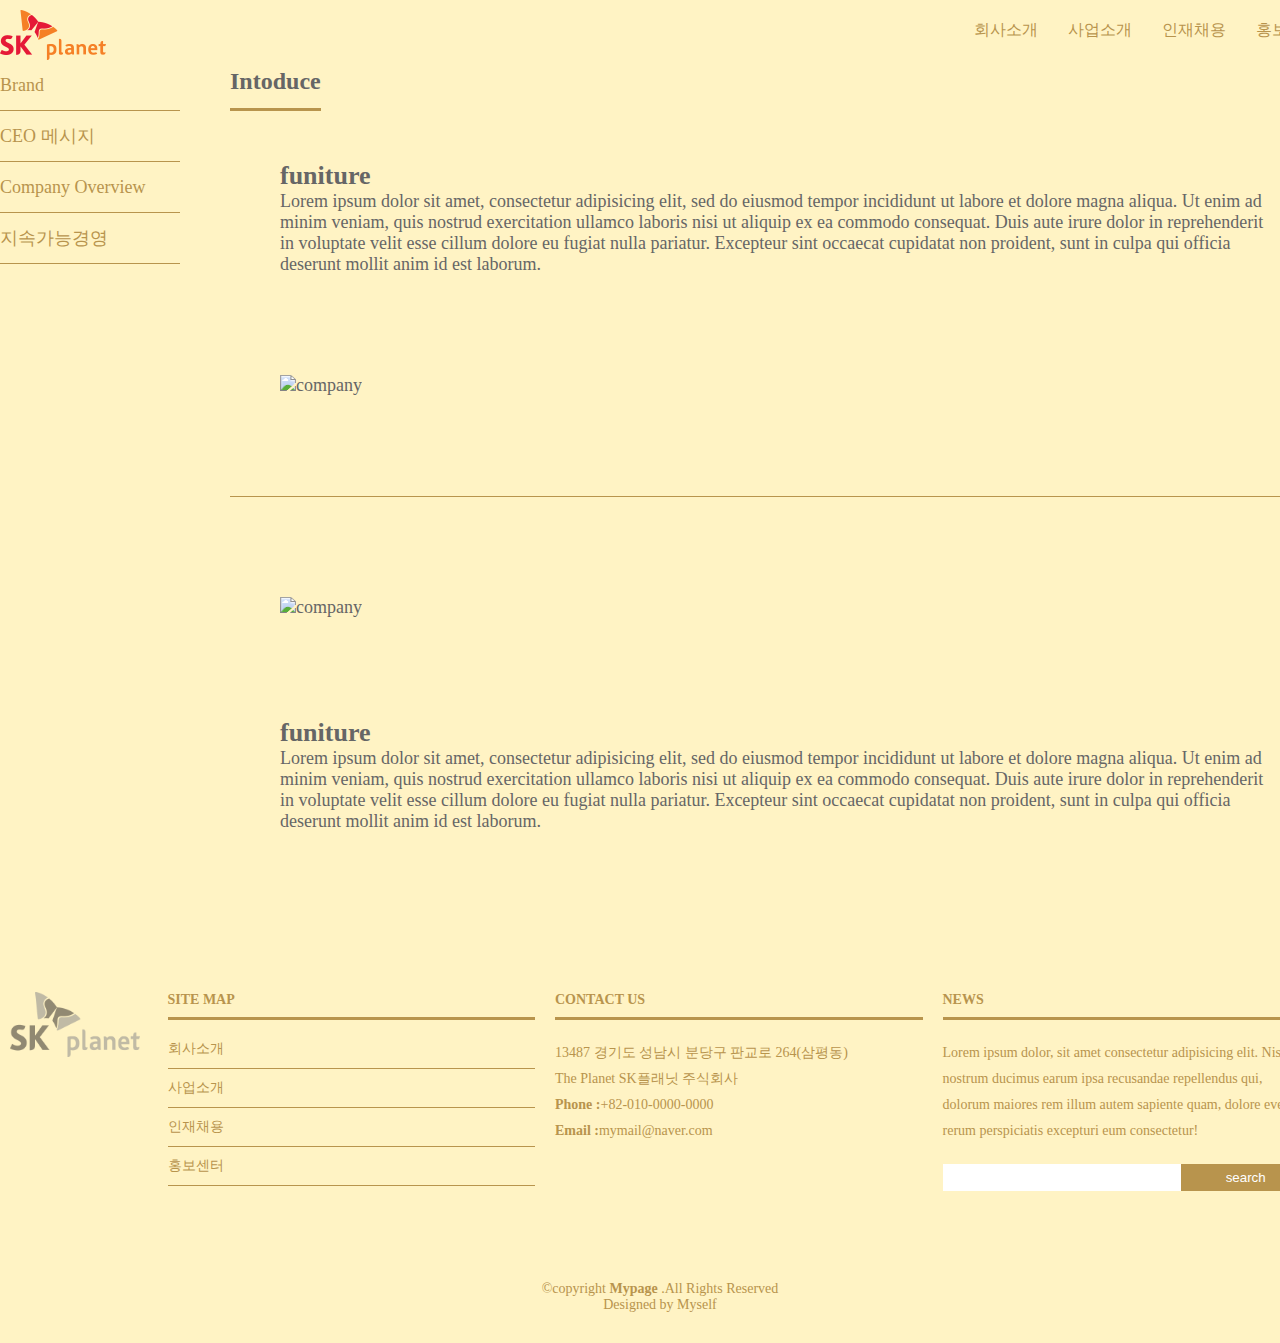
==== company/brand.html @ 3d95439b "f" ====
<!DOCTYPE html>
<html lang="ko" dir="ltr">
  <head>
    <meta charset="utf-8">
    <meta name="viewprot" content="width=device-width, initial-scale=1, maximun-scale=1, minmun-scale=1, user-scalable=no">
    <title>SK Planet</title>
    <link rel="stylesheet" href="../css/style.min.css">
    <script type="text/javascript" src="../js/jquery.min.js"></script>
    <script type="text/javascript" src="../js/common.js"></script>
  </head>
  <body class="subpage">
    <div id="wrap">
      <header id="header">
        <!-- 로고 -->
        <h1 id="top-logo">
          <a href="index.html"><img src="../img/skp_logo.png" alt="logo"></a>
        </h1>
        <!-- 메인메뉴 -->
        <nav id="top-nav">
          <ul>
            <li>
              <a href="../company/barand.html">회사소개</a>
              <ul class="sub-menu">
                <li><a href="../company/brand.html">Brand</a></li>
                <li><a href="../company/ceo.html">CEO 메시지</a></li>
                <li><a href="../company/co.html">Company Overview</a></li>
                <li><a href="../company/sustainable.html">지속가능경영</a></li>
              </ul>
            </li>
            <li><a href="../product/product.html">사업소개</a>
              <ul class="sub-menu">
                <li><a href="../product/business.html">Business Solution</a></li>
                <li><a href="../product/marketing.html">Marketing Platform</a></li>
              </ul>
            </li>
            <li><a href="../employment/employment.html">인재채용</a>
              <ul class="sub-menu">
                <li><a href="./employment/process.html">채용프로세스</a></li>
              </ul>
            </li>
            <li>
              <a href="../promotion/notice.html">홍보센터</a>
              <ul class="sub-menu">
                <li><a href="../promotion/notice.html">공지사항</a></li>
              </ul>
            </li>
          </ul>
        </nav>
      </header>
      <main>
        <!-- 컨텐츠영역 -->
        <div class="container">
          <!-- 왼쪽메뉴 -->
          <aside id="lnb">
            <ul>
              <li><a href="../company/brand.html">Brand</a></li>
              <li><a href="../company/ceo.html">CEO 메시지</a></li>
              <li><a href="../company/co.html">Company Overview</a></li>
              <li><a href="../company/sustainable.html">지속가능경영</a></li>
            </ul>
          </aside>
          <div class="content">
            <h2 class="sub-title"><span>Intoduce</span></h2>
            <div class="inner">
              <div class="box">
                <div class="items">
                  <h3 class="title">funiture</h3>
                  <p>Lorem ipsum dolor sit amet, consectetur adipisicing elit, sed do eiusmod tempor incididunt ut labore et dolore magna aliqua. Ut enim ad minim veniam, quis nostrud exercitation ullamco laboris nisi ut aliquip ex ea commodo consequat. Duis aute irure dolor in reprehenderit in voluptate velit esse cillum dolore eu fugiat nulla pariatur. Excepteur sint occaecat cupidatat non proident, sunt in culpa qui officia deserunt mollit anim id est laborum.</p>
                </div>
                <div class="items">
                  <img src="../img/company/company_img01.jpg" alt="company">
                </div>
              </div>
            </div>
            <div class="inner">
              <div class="box">
                <div class="items">
                  <img src="../img/company/company_img02.jpg" alt="company">
                </div>
                <div class="items">
                  <h3 class="title">funiture</h3>
                  <p>Lorem ipsum dolor sit amet, consectetur adipisicing elit, sed do eiusmod tempor incididunt ut labore et dolore magna aliqua. Ut enim ad minim veniam, quis nostrud exercitation ullamco laboris nisi ut aliquip ex ea commodo consequat. Duis aute irure dolor in reprehenderit in voluptate velit esse cillum dolore eu fugiat nulla pariatur. Excepteur sint occaecat cupidatat non proident, sunt in culpa qui officia deserunt mollit anim id est laborum.</p>
                </div>
              </div>
            </div>
          </div>
        </div>
      </main>
      <footer id="footer">
          <!-- footer 상단 역역 -->
          <div class="footer-top">
            <div class="container">
              <div class="row">
                <div class="column footer-logo">
                  <!-- footer logo -->
                  <h3>
                    <a href="index.html"><img src="../img/skp_logo_gray.png" alt="footerlogo"></a>
                  </h3>
                </div>
                <div class="column">
                  <!-- map -->
                  <h4>site map</h4>
                  <ul>
                    <li><a href="../company/barand.html">회사소개</a></li>
                    <li><a href="../product/product.html">사업소개</a></li>
                    <li><a href="../employment/employment.html">인재채용</a></li>
                    <li><a href="../promotion/notice.html">홍보센터</a></li>
                  </ul>
                </div>
                <div class="column">
                  <!-- contact us  -->
                  <h4>contact us</h4>
                  <p>
                    13487 경기도 성남시 분당구 판교로 264(삼평동)<br>
                    The Planet SK플래닛 주식회사<br>
                    <strong>Phone :</strong><a href="tel:+82-10-0000-0000">+82-010-0000-0000</a><br>
                    <strong>Email :</strong><a href="mailto:mymail@naver.com">mymail@naver.com</a>
                  </p>
                </div>
                <div class="column news">
                  <!-- news -->
                  <h4>news</h4>
                  <p>Lorem ipsum dolor, sit amet consectetur adipisicing elit. Nisi nostrum ducimus earum ipsa recusandae repellendus qui, dolorum maiores rem illum autem sapiente quam, dolore eveniet rerum perspiciatis excepturi eum consectetur!</p>
                  <form>
                    <input type="text" name="search"><input type="submit" value="search">
                  </form>
                </div>
              </div>
            </div>
          </div>
          <!-- footer 하단 영역 -->
          <div class="container">
            <div class="copyright">
              &copy;copyright <strong>Mypage</strong> .All Rights Reserved
            </div>
            <div class="credits">
              Designed by <a href="mailto:aaa@naver.com">Myself</a>
            </div>
          </div>
      </footer>
    </div>
  </body>
</html>
---- css/style.min.css ----
html,body{height:100%}body{background:#fff3c4;color:#666}html,body,p,dt,dd,dl,ul,li,h1,h2,h3,h4,h5,h6{margin:0;padding:0}li{list-style:none}a{text-decoration:none;color:#b8944d;transition:.5s}a:hover{color:#e3a936}.gbtn{display:inline-block;box-sizing:border-box;padding:0 20px;height:50px;line-height:50px;text-align:center;background:#b8944d;color:white;border:1px solid #b8944d}.gbtn:hover{color:#b8944d;background:white}.box{display:flex}.box .items{box-sizing:border-box;padding:50px;flex:100%;flex-shrink:0;font-size:18px}.box .items .title{font-size:26px}.box .items img{width:100%}.box.items_2 .items{flex:50%}table{width:100%;table-layout:fixed;border-collapse:collapse;border:0}table+.gbtn{margin-top:20px}table+.gbtn.right{float:right}table th{padding:20px 15px;text-align:left;font-weight:500;font-size:16px;color:#ffffff;text-transform:uppercase}table td{padding:15px;text-align:left;vertical-align:middle;font-weight:300;font-size:14px;color:#666;border-bottom:1px solid #b8944d}.tbl-header{background-color:#b8944d;margin-top:50px}.tbl-content{margin-top:0}.accordian dl{margin:50px auto}.accordian dl dt{font-size:18px;text-indent:3em;color:white;line-height:35px;height:35px;background:#b8944d}.accordian dl dd{height:300px;background:#d4d0c8}.accordian dl dd p{text-indent:1em;padding:20px}.map-info-window{width:150px;text-align:center;padding:6px 0}#wrap{width:1320px;margin:0 auto}#wrap #header{position:relative;height:60px}#wrap #header #top-logo{position:relative;z-index:1;float:left}#wrap #header #top-logo a{height:60px;line-height:60px}#wrap #header #top-logo a img{margin-top:10px;float:left}#wrap #header #top-nav{position:relative;height:60px}#wrap #header #top-nav ul{float:right}#wrap #header #top-nav ul li{position:relative;float:left;margin-left:30px}#wrap #header #top-nav ul li:first-child{margin-left:0}#wrap #header #top-nav ul li a{display:inline-block;width:100%;height:100%;line-height:60px}#wrap #header #top-nav ul li:hover .sub-menu{visibility:visible;top:100%;opacity:1}#wrap #header #top-nav ul li .sub-menu{position:absolute;border:1px solid #b8944d;visibility:hidden;top:calc(100% - 3px);opacity:0;transition:0.3s;z-index:500}#wrap #header #top-nav ul li .sub-menu li{width:100%;margin:0;background:white;box-sizing:border-box;padding:0 10px;min-width:150px;transition:0.3x}#wrap #header #top-nav ul li .sub-menu li:hover{background:#b8944d}#wrap #header #top-nav ul li .sub-menu li:hover a{color:white}#wrap #header #top-nav ul li .sub-menu li a{height:40px;line-height:40px}#wrap main{min-height:calc(100vh - (60px + 80px + 51px))}#wrap #footer{margin-top:50px;color:#b8944d;font-size:14px}#wrap #footer>.container{padding:30px 0;text-align:center}#wrap #footer .container .row{display:flex;justify-content:center;flex-wrap:wrap}#wrap #footer .container .row .column{flex:25%;padding:0 10px;margin-bottom:30px;box-sizing:border-box}#wrap #footer .container .row .column.footer-logo{flex:100px}#wrap #footer .container .row .column.news p{margin-bottom:20px}#wrap #footer .container .row .column.news input[type=text]{border:0;width:65%;padding:6px 8px;box-sizing:border-box}#wrap #footer .container .row .column.news input[type=submit]{border:0;padding:6px 0;width:35%;background-color:#b8944d;color:white;cursor:pointer}#wrap #footer .container .row .column.footer-logo h3 a img{width:130px;height:65px}#wrap #footer .container .row .column h4{position:relative;font-size:14px;font-weight:700;text-transform:uppercase;padding-bottom:12px;margin-bottom:20px}#wrap #footer .container .row .column h4:after,#wrap #footer .container .row .column h4:before{content:'';position:absolute;bottom:0;left:0}#wrap #footer .container .row .column h4:before{width:100%;height:1px;background-color:#b8944d}#wrap #footer .container .row .column h4:after{width:100%;height:3px;background-color:#b8944d}#wrap #footer .container .row ul li{border-bottom:1px solid #b8944d;padding:10px 0}#wrap #footer .container .row ul li:first-child{padding-top:0}#wrap #footer .container .row p{line-height:26px}#wrap #footer .footer-top{background-color:#fff3c4;padding:60px 0 30px}.mainbanner{height:600px;background-image:url("../img/main-banner-01.jpg");background-repeat:no-repeat;background-size:cover}.inner:nth-child(1){margin-top:50px}.inner .box.items_2 .items p+a{margin-top:50px}body.subpage main .container{display:flex}body.subpage main .container #lnb{flex:230px;flex-shrink:0;flex-grow:0;box-sizing:border-box;padding-right:50px}body.subpage main .container #lnb ul li{border-bottom:1px solid #b8944d}body.subpage main .container #lnb ul li a{display:inline-block;width:100%;height:100%;line-height:50px;font-size:18px;box-sizing:border-box;transition:0.5s}body.subpage main .container #lnb ul li a:hover{padding-left:20px}body.subpage main .container #lnb ul li a.on{color:white;background:#b8944d;padding-left:20px}body.subpage main .container .sub-title span{position:relative;display:inline-block;padding-bottom:8px;line-height:43px}body.subpage main .container .sub-title span:after{content:'';position:absolute;height:3px;background:#b8944d;bottom:0;left:0;right:0}body.subpage main .container .inner+.inner{margin-top:50px;padding-top:50px;border-top:1px solid #b8944d}body.subpage main .container .inner .box{flex-wrap:wrap}
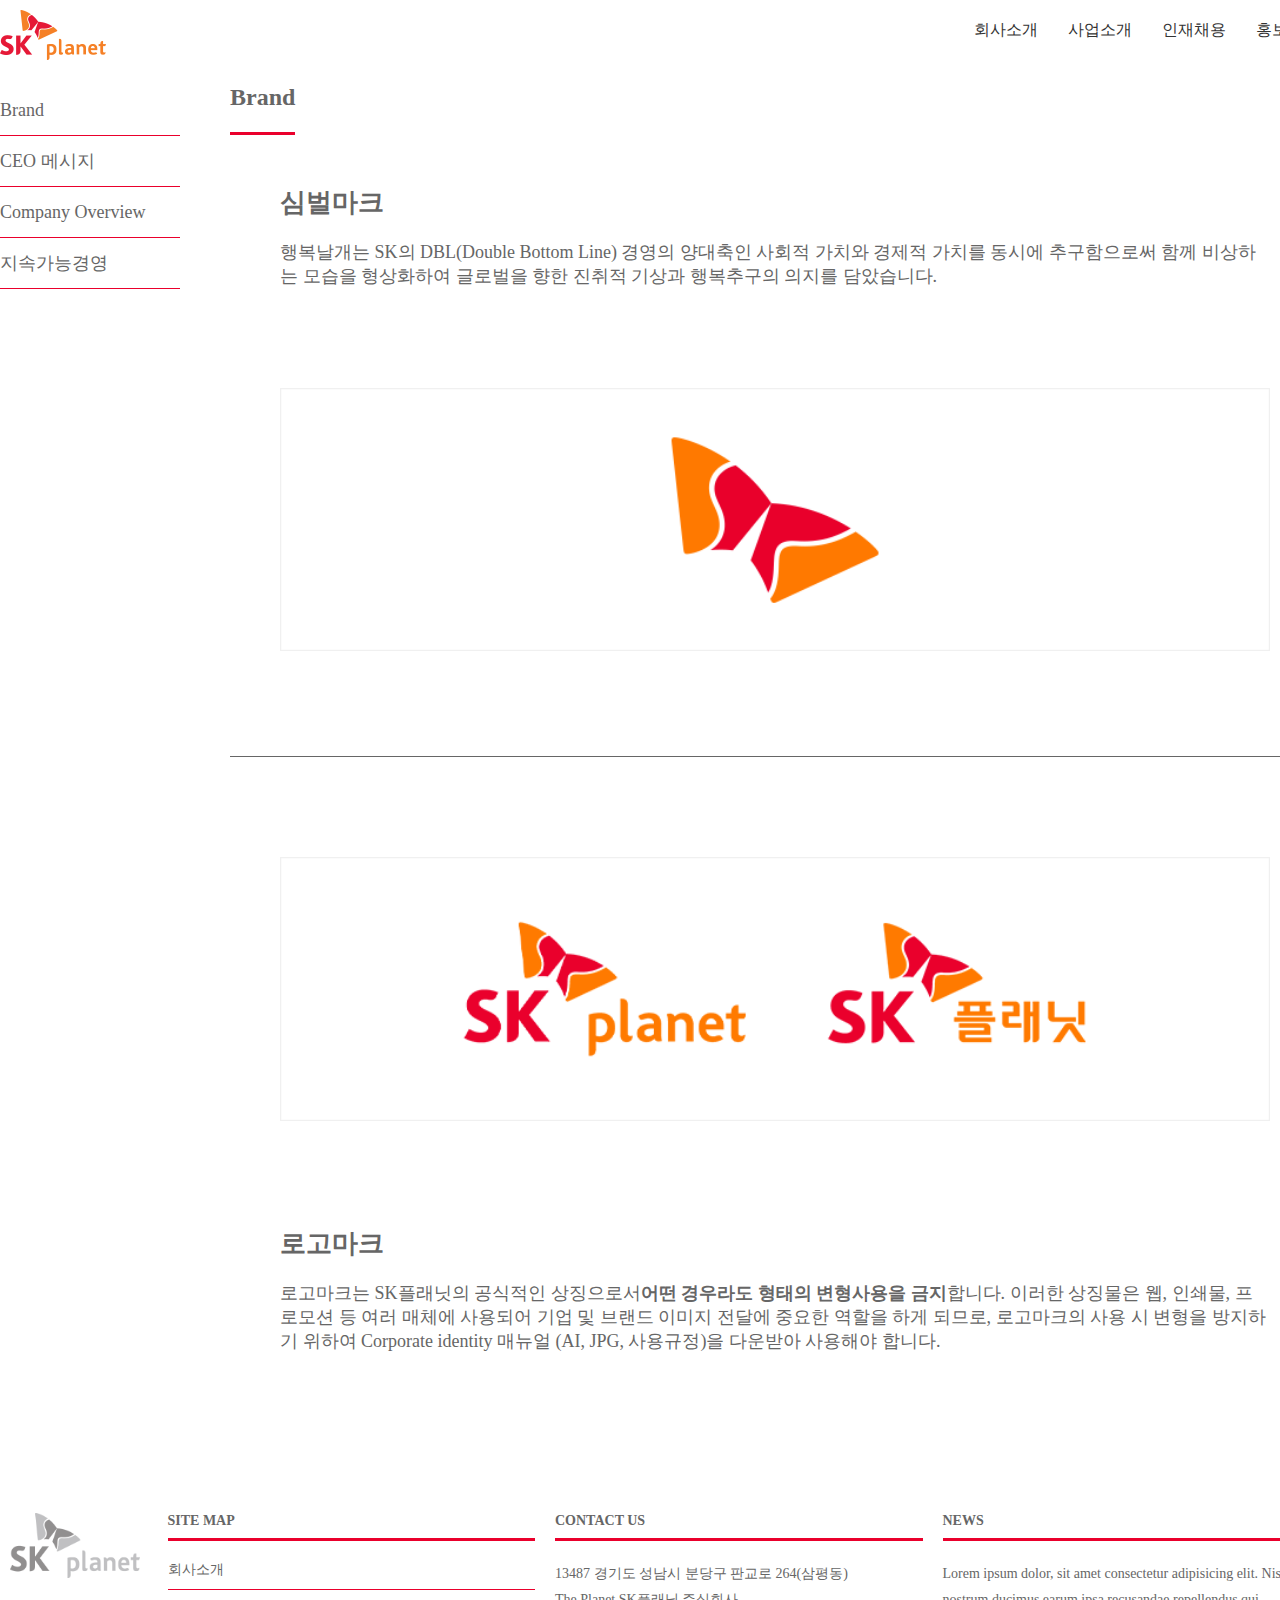
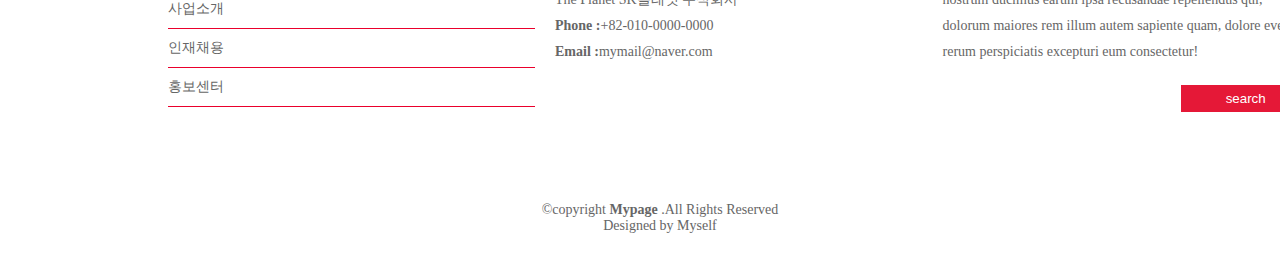
==== commit b904dd6b: "ceo" ====
--- a/company/brand.html
+++ b/company/brand.html
@@ -13,7 +13,7 @@
       <header id="header">
         <!-- 로고 -->
         <h1 id="top-logo">
-          <a href="index.html"><img src="../img/skp_logo.png" alt="logo"></a>
+          <a href="../index.html"><img src="../img/skp_logo.png" alt="logo"></a>
         </h1>
         <!-- 메인메뉴 -->
         <nav id="top-nav">
@@ -60,26 +60,27 @@
             </ul>
           </aside>
           <div class="content">
-            <h2 class="sub-title"><span>Intoduce</span></h2>
+            <h2 class="sub-title"><span>Brand</span></h2>
             <div class="inner">
               <div class="box">
                 <div class="items">
-                  <h3 class="title">funiture</h3>
-                  <p>Lorem ipsum dolor sit amet, consectetur adipisicing elit, sed do eiusmod tempor incididunt ut labore et dolore magna aliqua. Ut enim ad minim veniam, quis nostrud exercitation ullamco laboris nisi ut aliquip ex ea commodo consequat. Duis aute irure dolor in reprehenderit in voluptate velit esse cillum dolore eu fugiat nulla pariatur. Excepteur sint occaecat cupidatat non proident, sunt in culpa qui officia deserunt mollit anim id est laborum.</p>
+                  <h3 class="title">심벌마크</h3>
+                  <p>행복날개는 SK의 DBL(Double Bottom Line) 경영의 양대축인 사회적 가치와 경제적 가치를 동시에 추구함으로써 함께 비상하는 모습을 형상화하여 글로벌을 향한 진취적 기상과 행복추구의 의지를 담았습니다.</p>
                 </div>
                 <div class="items">
-                  <img src="../img/company/company_img01.jpg" alt="company">
+                  <img src="../company/skp_symbol.png" alt="company">
                 </div>
               </div>
             </div>
             <div class="inner">
               <div class="box">
                 <div class="items">
-                  <img src="../img/company/company_img02.jpg" alt="company">
+                  <img src="../company/logo_mark_skp_bg.png" alt="company">
                 </div>
                 <div class="items">
-                  <h3 class="title">funiture</h3>
-                  <p>Lorem ipsum dolor sit amet, consectetur adipisicing elit, sed do eiusmod tempor incididunt ut labore et dolore magna aliqua. Ut enim ad minim veniam, quis nostrud exercitation ullamco laboris nisi ut aliquip ex ea commodo consequat. Duis aute irure dolor in reprehenderit in voluptate velit esse cillum dolore eu fugiat nulla pariatur. Excepteur sint occaecat cupidatat non proident, sunt in culpa qui officia deserunt mollit anim id est laborum.</p>
+                  <h3 class="title">로고마크</h3>
+                  <p>로고마크는 SK플래닛의 공식적인 상징으로서<b>어떤 경우라도 형태의 변형사용을 금지</b>합니다. 이러한 상징물은 웹, 인쇄물, 프로모션 등 여러 매체에 사용되어 기업 및 브랜드 이미지 전달에 중요한 역할을 하게 되므로,
+                    로고마크의 사용 시 변형을 방지하기 위하여 Corporate identity 매뉴얼 (AI, JPG, 사용규정)을 다운받아 사용해야 합니다.</p>
                 </div>
               </div>
             </div>
--- a/css/style.min.css
+++ b/css/style.min.css
@@ -1 +1 @@
-html,body{height:100%}body{background:#fff3c4;color:#666}html,body,p,dt,dd,dl,ul,li,h1,h2,h3,h4,h5,h6{margin:0;padding:0}li{list-style:none}a{text-decoration:none;color:#b8944d;transition:.5s}a:hover{color:#e3a936}.gbtn{display:inline-block;box-sizing:border-box;padding:0 20px;height:50px;line-height:50px;text-align:center;background:#b8944d;color:white;border:1px solid #b8944d}.gbtn:hover{color:#b8944d;background:white}.box{display:flex}.box .items{box-sizing:border-box;padding:50px;flex:100%;flex-shrink:0;font-size:18px}.box .items .title{font-size:26px}.box .items img{width:100%}.box.items_2 .items{flex:50%}table{width:100%;table-layout:fixed;border-collapse:collapse;border:0}table+.gbtn{margin-top:20px}table+.gbtn.right{float:right}table th{padding:20px 15px;text-align:left;font-weight:500;font-size:16px;color:#ffffff;text-transform:uppercase}table td{padding:15px;text-align:left;vertical-align:middle;font-weight:300;font-size:14px;color:#666;border-bottom:1px solid #b8944d}.tbl-header{background-color:#b8944d;margin-top:50px}.tbl-content{margin-top:0}.accordian dl{margin:50px auto}.accordian dl dt{font-size:18px;text-indent:3em;color:white;line-height:35px;height:35px;background:#b8944d}.accordian dl dd{height:300px;background:#d4d0c8}.accordian dl dd p{text-indent:1em;padding:20px}.map-info-window{width:150px;text-align:center;padding:6px 0}#wrap{width:1320px;margin:0 auto}#wrap #header{position:relative;height:60px}#wrap #header #top-logo{position:relative;z-index:1;float:left}#wrap #header #top-logo a{height:60px;line-height:60px}#wrap #header #top-logo a img{margin-top:10px;float:left}#wrap #header #top-nav{position:relative;height:60px}#wrap #header #top-nav ul{float:right}#wrap #header #top-nav ul li{position:relative;float:left;margin-left:30px}#wrap #header #top-nav ul li:first-child{margin-left:0}#wrap #header #top-nav ul li a{display:inline-block;width:100%;height:100%;line-height:60px}#wrap #header #top-nav ul li:hover .sub-menu{visibility:visible;top:100%;opacity:1}#wrap #header #top-nav ul li .sub-menu{position:absolute;border:1px solid #b8944d;visibility:hidden;top:calc(100% - 3px);opacity:0;transition:0.3s;z-index:500}#wrap #header #top-nav ul li .sub-menu li{width:100%;margin:0;background:white;box-sizing:border-box;padding:0 10px;min-width:150px;transition:0.3x}#wrap #header #top-nav ul li .sub-menu li:hover{background:#b8944d}#wrap #header #top-nav ul li .sub-menu li:hover a{color:white}#wrap #header #top-nav ul li .sub-menu li a{height:40px;line-height:40px}#wrap main{min-height:calc(100vh - (60px + 80px + 51px))}#wrap #footer{margin-top:50px;color:#b8944d;font-size:14px}#wrap #footer>.container{padding:30px 0;text-align:center}#wrap #footer .container .row{display:flex;justify-content:center;flex-wrap:wrap}#wrap #footer .container .row .column{flex:25%;padding:0 10px;margin-bottom:30px;box-sizing:border-box}#wrap #footer .container .row .column.footer-logo{flex:100px}#wrap #footer .container .row .column.news p{margin-bottom:20px}#wrap #footer .container .row .column.news input[type=text]{border:0;width:65%;padding:6px 8px;box-sizing:border-box}#wrap #footer .container .row .column.news input[type=submit]{border:0;padding:6px 0;width:35%;background-color:#b8944d;color:white;cursor:pointer}#wrap #footer .container .row .column.footer-logo h3 a img{width:130px;height:65px}#wrap #footer .container .row .column h4{position:relative;font-size:14px;font-weight:700;text-transform:uppercase;padding-bottom:12px;margin-bottom:20px}#wrap #footer .container .row .column h4:after,#wrap #footer .container .row .column h4:before{content:'';position:absolute;bottom:0;left:0}#wrap #footer .container .row .column h4:before{width:100%;height:1px;background-color:#b8944d}#wrap #footer .container .row .column h4:after{width:100%;height:3px;background-color:#b8944d}#wrap #footer .container .row ul li{border-bottom:1px solid #b8944d;padding:10px 0}#wrap #footer .container .row ul li:first-child{padding-top:0}#wrap #footer .container .row p{line-height:26px}#wrap #footer .footer-top{background-color:#fff3c4;padding:60px 0 30px}.mainbanner{height:600px;background-image:url("../img/main-banner-01.jpg");background-repeat:no-repeat;background-size:cover}.inner:nth-child(1){margin-top:50px}.inner .box.items_2 .items p+a{margin-top:50px}body.subpage main .container{display:flex}body.subpage main .container #lnb{flex:230px;flex-shrink:0;flex-grow:0;box-sizing:border-box;padding-right:50px}body.subpage main .container #lnb ul li{border-bottom:1px solid #b8944d}body.subpage main .container #lnb ul li a{display:inline-block;width:100%;height:100%;line-height:50px;font-size:18px;box-sizing:border-box;transition:0.5s}body.subpage main .container #lnb ul li a:hover{padding-left:20px}body.subpage main .container #lnb ul li a.on{color:white;background:#b8944d;padding-left:20px}body.subpage main .container .sub-title span{position:relative;display:inline-block;padding-bottom:8px;line-height:43px}body.subpage main .container .sub-title span:after{content:'';position:absolute;height:3px;background:#b8944d;bottom:0;left:0;right:0}body.subpage main .container .inner+.inner{margin-top:50px;padding-top:50px;border-top:1px solid #b8944d}body.subpage main .container .inner .box{flex-wrap:wrap}
+html,body{height:100%}body{background:#fff;color:#666}html,body,p,dt,dd,dl,ul,li,h1,h2,h3,h4,h5,h6{margin:0;padding:0}li{list-style:none}a{text-decoration:none;color:#666;transition:.5s}a:hover{color:#ea002c}.gbtn{display:inline-block;box-sizing:border-box;padding:0 20px;height:50px;line-height:50px;text-align:center;background:#e51837;color:white;border:1px solid #e51837}.gbtn:hover{color:#e51837;background:white}.box{display:flex}.box .items{box-sizing:border-box;padding:50px;flex:100%;flex-shrink:0;font-size:18px}.box .items .title{font-size:26px}.box .items img{width:100%}.box.items_2 .items{flex:50%}table{width:100%;table-layout:fixed;border-collapse:collapse;border:0}table+.gbtn{margin-top:20px}table+.gbtn.right{float:right}table th{padding:20px 15px;text-align:left;font-weight:500;font-size:16px;color:#ffffff;text-transform:uppercase}table td{padding:15px;text-align:left;vertical-align:middle;font-weight:300;font-size:14px;color:#666;border-bottom:1px solid #ea002c}.tbl-header{background-color:#ea002c;margin-top:50px}.tbl-content{margin-top:0}.accordian dl{margin:50px auto}.accordian dl dt{font-size:18px;text-indent:3em;color:white;line-height:35px;height:35px;background:#b8944d}.accordian dl dd{height:300px;background:#d4d0c8}.accordian dl dd p{text-indent:1em;padding:20px}.map-info-window{width:150px;text-align:center;padding:6px 0}#wrap{width:1320px;margin:0 auto}#wrap #header{position:relative;height:60px}#wrap #header #top-logo{position:relative;z-index:1;float:left}#wrap #header #top-logo a{height:60px;line-height:60px}#wrap #header #top-logo a img{margin-top:10px;float:left}#wrap #header #top-nav{position:relative;height:60px}#wrap #header #top-nav ul{float:right}#wrap #header #top-nav ul li{position:relative;float:left;margin-left:30px}#wrap #header #top-nav ul li:first-child{margin-left:0}#wrap #header #top-nav ul li a{display:inline-block;width:100%;height:100%;line-height:60px;color:#333}#wrap #header #top-nav ul li:hover .sub-menu{visibility:visible;top:100%;opacity:1}#wrap #header #top-nav ul li .sub-menu{position:absolute;border:1px solid #ccc;visibility:hidden;top:calc(100% - 3px);opacity:0;transition:0.3s;z-index:500}#wrap #header #top-nav ul li .sub-menu li{width:100%;margin:0;background:white;box-sizing:border-box;padding:0 10px;min-width:150px;transition:0.3x}#wrap #header #top-nav ul li .sub-menu li:hover{background:white}#wrap #header #top-nav ul li .sub-menu li:hover a{color:#ea002c}#wrap #header #top-nav ul li .sub-menu li a{height:40px;line-height:40px}#wrap main{min-height:calc(100vh - (60px + 80px + 51px))}#wrap #footer{margin-top:50px;color:#666;font-size:14px}#wrap #footer>.container{padding:30px 0;text-align:center}#wrap #footer .container .row{display:flex;justify-content:center;flex-wrap:wrap}#wrap #footer .container .row .column{flex:25%;padding:0 10px;margin-bottom:30px;box-sizing:border-box}#wrap #footer .container .row .column.footer-logo{flex:100px}#wrap #footer .container .row .column.news p{margin-bottom:20px}#wrap #footer .container .row .column.news input[type=text]{border:0;width:65%;padding:6px 8px;box-sizing:border-box}#wrap #footer .container .row .column.news input[type=submit]{border:0;padding:6px 0;width:35%;background-color:#e51837;color:white;cursor:pointer}#wrap #footer .container .row .column.footer-logo h3 a img{width:130px;height:65px}#wrap #footer .container .row .column h4{position:relative;font-size:14px;font-weight:700;text-transform:uppercase;padding-bottom:12px;margin-bottom:20px}#wrap #footer .container .row .column h4:after,#wrap #footer .container .row .column h4:before{content:'';position:absolute;bottom:0;left:0}#wrap #footer .container .row .column h4:before{width:100%;height:1px;background-color:#ea002c}#wrap #footer .container .row .column h4:after{width:100%;height:3px;background-color:#ea002c}#wrap #footer .container .row ul li{border-bottom:1px solid #ea002c;padding:10px 0}#wrap #footer .container .row ul li:first-child{padding-top:0}#wrap #footer .container .row p{line-height:26px}#wrap #footer .footer-top{background-color:#fff;padding:60px 0 30px}.mainbanner{height:600px;background-image:url("../img/main-banner-01.jpg");background-repeat:no-repeat;background-size:cover}.inner:nth-child(1){margin-top:50px}.inner .box.items_2 .items p+a{margin-top:50px}body.subpage main .container{display:flex}body.subpage main .container #lnb{flex:230px;flex-shrink:0;flex-grow:0;box-sizing:border-box;padding-right:50px;margin-top:25px}body.subpage main .container #lnb ul li{border-bottom:1px solid #ea002c}body.subpage main .container #lnb ul li a{display:inline-block;width:100%;height:100%;line-height:50px;font-size:18px;box-sizing:border-box;transition:0.5s}body.subpage main .container #lnb ul li a:hover{padding-left:20px}body.subpage main .container #lnb ul li a.on{color:white;background:#e51837;padding-left:20px}body.subpage main .container .sub-title span{position:relative;display:inline-block;line-height:75px}body.subpage main .container .sub-title span:after{content:'';position:absolute;height:3px;background:#ea002c;bottom:0;left:0;right:0}body.subpage main .container .inner+.inner{margin-top:50px;padding-top:50px;border-top:1px solid #666}body.subpage main .container .inner .box{flex-wrap:wrap}body.subpage main .container .inner .title{margin-bottom:20px}body.subpage main .container .inner .co{margin-top:40px;text-align:center;font-size:14px}
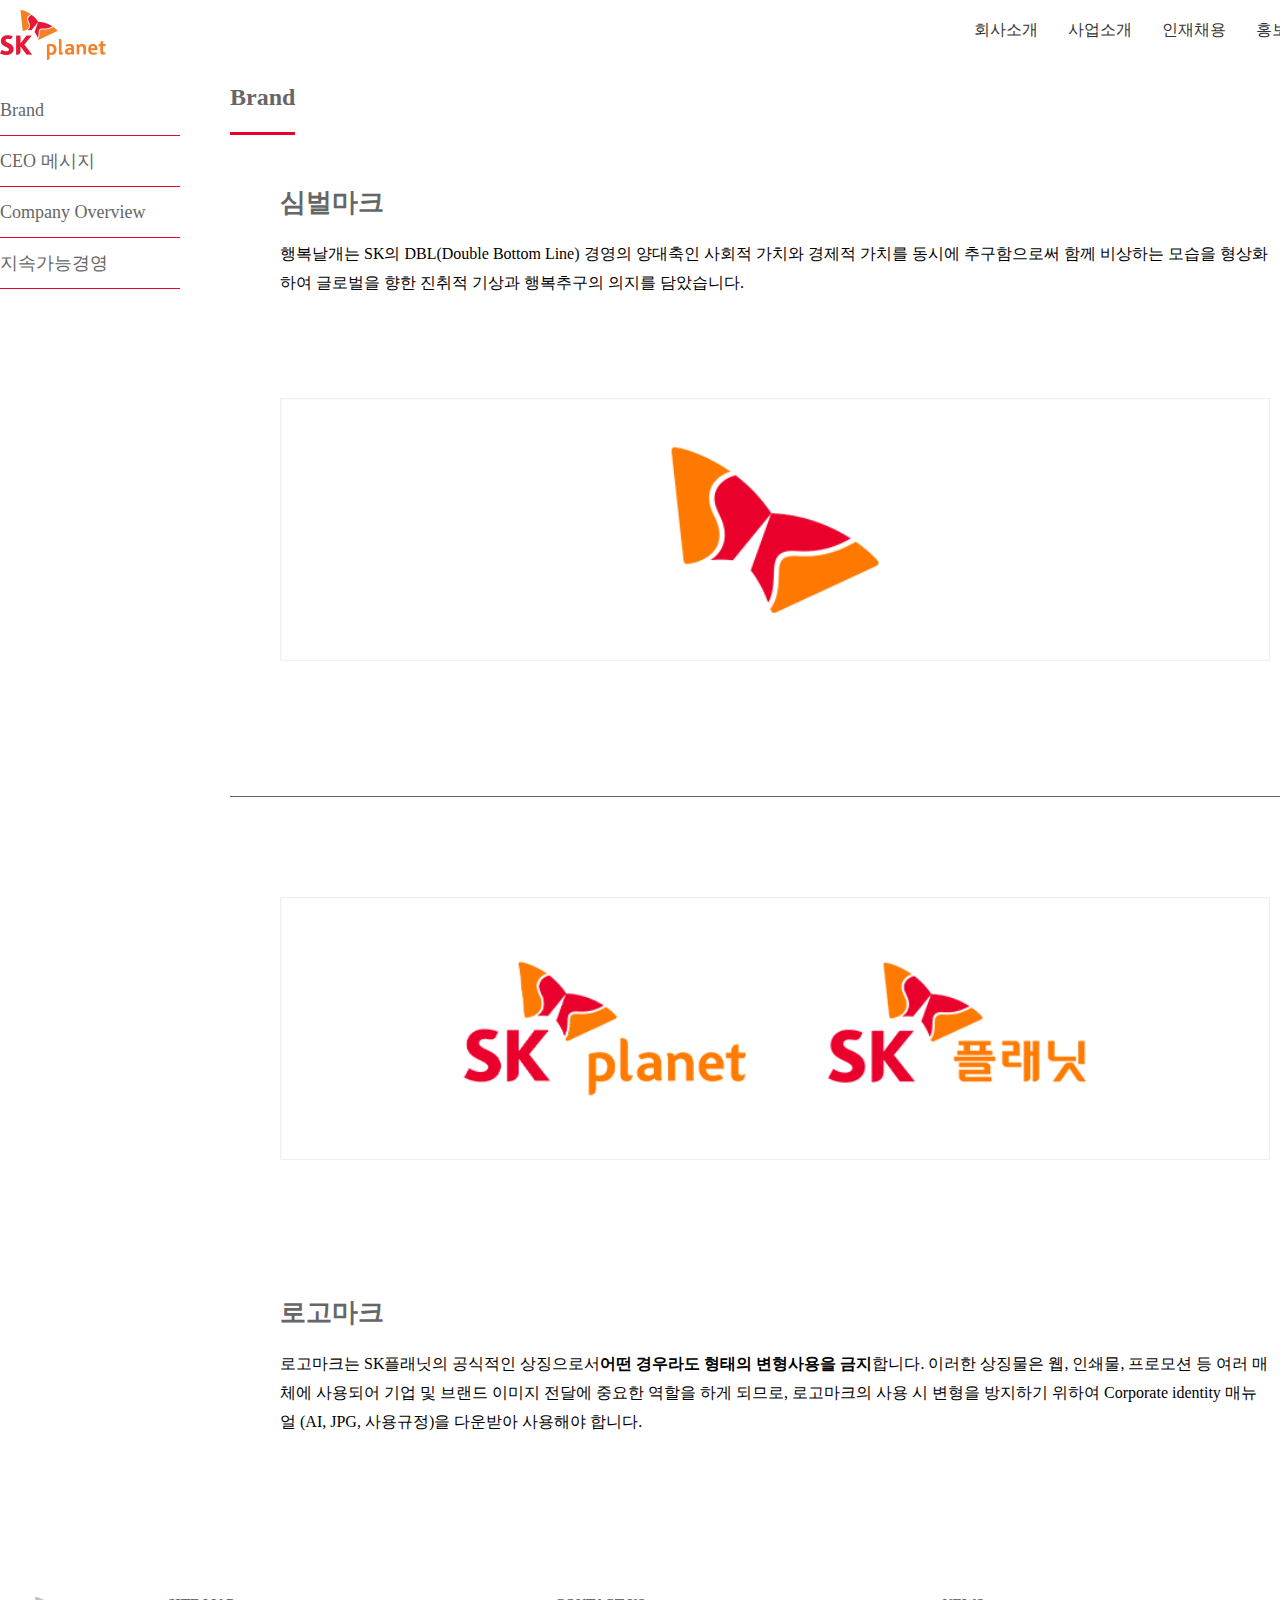
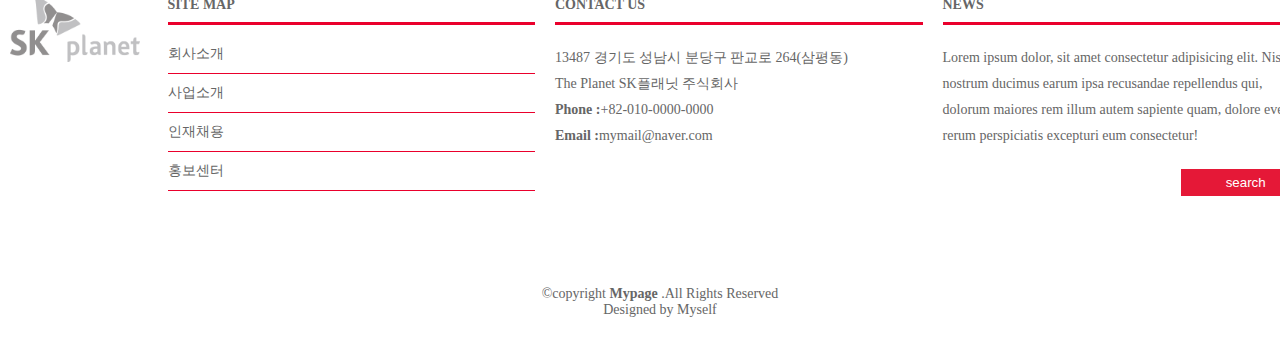
==== commit 35116ef6: "sus" ====
--- a/company/brand.html
+++ b/company/brand.html
@@ -19,7 +19,7 @@
         <nav id="top-nav">
           <ul>
             <li>
-              <a href="../company/barand.html">회사소개</a>
+              <a href="../company/brand.html">회사소개</a>
               <ul class="sub-menu">
                 <li><a href="../company/brand.html">Brand</a></li>
                 <li><a href="../company/ceo.html">CEO 메시지</a></li>
--- a/css/style.min.css
+++ b/css/style.min.css
@@ -1 +1 @@
-html,body{height:100%}body{background:#fff;color:#666}html,body,p,dt,dd,dl,ul,li,h1,h2,h3,h4,h5,h6{margin:0;padding:0}li{list-style:none}a{text-decoration:none;color:#666;transition:.5s}a:hover{color:#ea002c}.gbtn{display:inline-block;box-sizing:border-box;padding:0 20px;height:50px;line-height:50px;text-align:center;background:#e51837;color:white;border:1px solid #e51837}.gbtn:hover{color:#e51837;background:white}.box{display:flex}.box .items{box-sizing:border-box;padding:50px;flex:100%;flex-shrink:0;font-size:18px}.box .items .title{font-size:26px}.box .items img{width:100%}.box.items_2 .items{flex:50%}table{width:100%;table-layout:fixed;border-collapse:collapse;border:0}table+.gbtn{margin-top:20px}table+.gbtn.right{float:right}table th{padding:20px 15px;text-align:left;font-weight:500;font-size:16px;color:#ffffff;text-transform:uppercase}table td{padding:15px;text-align:left;vertical-align:middle;font-weight:300;font-size:14px;color:#666;border-bottom:1px solid #ea002c}.tbl-header{background-color:#ea002c;margin-top:50px}.tbl-content{margin-top:0}.accordian dl{margin:50px auto}.accordian dl dt{font-size:18px;text-indent:3em;color:white;line-height:35px;height:35px;background:#b8944d}.accordian dl dd{height:300px;background:#d4d0c8}.accordian dl dd p{text-indent:1em;padding:20px}.map-info-window{width:150px;text-align:center;padding:6px 0}#wrap{width:1320px;margin:0 auto}#wrap #header{position:relative;height:60px}#wrap #header #top-logo{position:relative;z-index:1;float:left}#wrap #header #top-logo a{height:60px;line-height:60px}#wrap #header #top-logo a img{margin-top:10px;float:left}#wrap #header #top-nav{position:relative;height:60px}#wrap #header #top-nav ul{float:right}#wrap #header #top-nav ul li{position:relative;float:left;margin-left:30px}#wrap #header #top-nav ul li:first-child{margin-left:0}#wrap #header #top-nav ul li a{display:inline-block;width:100%;height:100%;line-height:60px;color:#333}#wrap #header #top-nav ul li:hover .sub-menu{visibility:visible;top:100%;opacity:1}#wrap #header #top-nav ul li .sub-menu{position:absolute;border:1px solid #ccc;visibility:hidden;top:calc(100% - 3px);opacity:0;transition:0.3s;z-index:500}#wrap #header #top-nav ul li .sub-menu li{width:100%;margin:0;background:white;box-sizing:border-box;padding:0 10px;min-width:150px;transition:0.3x}#wrap #header #top-nav ul li .sub-menu li:hover{background:white}#wrap #header #top-nav ul li .sub-menu li:hover a{color:#ea002c}#wrap #header #top-nav ul li .sub-menu li a{height:40px;line-height:40px}#wrap main{min-height:calc(100vh - (60px + 80px + 51px))}#wrap #footer{margin-top:50px;color:#666;font-size:14px}#wrap #footer>.container{padding:30px 0;text-align:center}#wrap #footer .container .row{display:flex;justify-content:center;flex-wrap:wrap}#wrap #footer .container .row .column{flex:25%;padding:0 10px;margin-bottom:30px;box-sizing:border-box}#wrap #footer .container .row .column.footer-logo{flex:100px}#wrap #footer .container .row .column.news p{margin-bottom:20px}#wrap #footer .container .row .column.news input[type=text]{border:0;width:65%;padding:6px 8px;box-sizing:border-box}#wrap #footer .container .row .column.news input[type=submit]{border:0;padding:6px 0;width:35%;background-color:#e51837;color:white;cursor:pointer}#wrap #footer .container .row .column.footer-logo h3 a img{width:130px;height:65px}#wrap #footer .container .row .column h4{position:relative;font-size:14px;font-weight:700;text-transform:uppercase;padding-bottom:12px;margin-bottom:20px}#wrap #footer .container .row .column h4:after,#wrap #footer .container .row .column h4:before{content:'';position:absolute;bottom:0;left:0}#wrap #footer .container .row .column h4:before{width:100%;height:1px;background-color:#ea002c}#wrap #footer .container .row .column h4:after{width:100%;height:3px;background-color:#ea002c}#wrap #footer .container .row ul li{border-bottom:1px solid #ea002c;padding:10px 0}#wrap #footer .container .row ul li:first-child{padding-top:0}#wrap #footer .container .row p{line-height:26px}#wrap #footer .footer-top{background-color:#fff;padding:60px 0 30px}.mainbanner{height:600px;background-image:url("../img/main-banner-01.jpg");background-repeat:no-repeat;background-size:cover}.inner:nth-child(1){margin-top:50px}.inner .box.items_2 .items p+a{margin-top:50px}body.subpage main .container{display:flex}body.subpage main .container #lnb{flex:230px;flex-shrink:0;flex-grow:0;box-sizing:border-box;padding-right:50px;margin-top:25px}body.subpage main .container #lnb ul li{border-bottom:1px solid #ea002c}body.subpage main .container #lnb ul li a{display:inline-block;width:100%;height:100%;line-height:50px;font-size:18px;box-sizing:border-box;transition:0.5s}body.subpage main .container #lnb ul li a:hover{padding-left:20px}body.subpage main .container #lnb ul li a.on{color:white;background:#e51837;padding-left:20px}body.subpage main .container .sub-title span{position:relative;display:inline-block;line-height:75px}body.subpage main .container .sub-title span:after{content:'';position:absolute;height:3px;background:#ea002c;bottom:0;left:0;right:0}body.subpage main .container .inner+.inner{margin-top:50px;padding-top:50px;border-top:1px solid #666}body.subpage main .container .inner .box{flex-wrap:wrap}body.subpage main .container .inner .title{margin-bottom:20px}body.subpage main .container .inner .co{margin-top:40px;text-align:center;font-size:14px}
+html,body{height:100%}body{background:#fff;color:#666}html,body,p,dt,dd,dl,ul,li,h1,h2,h3,h4,h5,h6{margin:0;padding:0}li{list-style:none}a{text-decoration:none;color:#666;transition:.5s}a:hover{color:#ea002c}.gbtn{display:inline-block;box-sizing:border-box;padding:0 20px;height:50px;line-height:50px;text-align:center;background:#e51837;color:white;border:1px solid #e51837}.gbtn:hover{color:#e51837;background:white}.box{display:flex}.box .items{box-sizing:border-box;padding:50px;flex:100%;flex-shrink:0;font-size:18px}.box .items .title{font-size:26px}.box .items img{width:100%}.box.items_2 .items{flex:50%}table{width:100%;table-layout:fixed;border-collapse:collapse;border:0}table+.gbtn{margin-top:20px}table+.gbtn.right{float:right}table th{padding:20px 15px;text-align:left;font-weight:500;font-size:16px;color:#ffffff;text-transform:uppercase}table td{padding:15px;text-align:left;vertical-align:middle;font-weight:300;font-size:14px;color:#666;border-bottom:1px solid #ea002c}.tbl-header{background-color:#ea002c;margin-top:50px}.tbl-content{margin-top:0}.accordian dl{margin:50px auto}.accordian dl dt{font-size:18px;text-indent:3em;color:white;line-height:35px;height:35px;background:#b8944d}.accordian dl dd{height:300px;background:#d4d0c8}.accordian dl dd p{text-indent:1em;padding:20px}.map-info-window{width:150px;text-align:center;padding:6px 0}#wrap{width:1320px;margin:0 auto}#wrap #header{position:relative;height:60px}#wrap #header #top-logo{position:relative;z-index:1;float:left}#wrap #header #top-logo a{height:60px;line-height:60px}#wrap #header #top-logo a img{margin-top:10px;float:left}#wrap #header #top-nav{position:relative;height:60px}#wrap #header #top-nav ul{float:right}#wrap #header #top-nav ul li{position:relative;float:left;margin-left:30px}#wrap #header #top-nav ul li:first-child{margin-left:0}#wrap #header #top-nav ul li a{display:inline-block;width:100%;height:100%;line-height:60px;color:#333}#wrap #header #top-nav ul li:hover .sub-menu{visibility:visible;top:100%;opacity:1}#wrap #header #top-nav ul li .sub-menu{position:absolute;border:1px solid #ccc;visibility:hidden;top:calc(100% - 3px);opacity:0;transition:0.3s;z-index:500}#wrap #header #top-nav ul li .sub-menu li{width:100%;margin:0;background:white;box-sizing:border-box;padding:0 10px;min-width:150px;transition:0.3x}#wrap #header #top-nav ul li .sub-menu li:hover{background:white}#wrap #header #top-nav ul li .sub-menu li:hover a{color:#ea002c}#wrap #header #top-nav ul li .sub-menu li a{height:40px;line-height:40px}#wrap main{min-height:calc(100vh - (60px + 80px + 51px))}#wrap #footer{margin-top:50px;color:#666;font-size:14px}#wrap #footer>.container{padding:30px 0;text-align:center}#wrap #footer .container .row{display:flex;justify-content:center;flex-wrap:wrap}#wrap #footer .container .row .column{flex:25%;padding:0 10px;margin-bottom:30px;box-sizing:border-box}#wrap #footer .container .row .column.footer-logo{flex:100px}#wrap #footer .container .row .column.news p{margin-bottom:20px}#wrap #footer .container .row .column.news input[type=text]{border:0;width:65%;padding:6px 8px;box-sizing:border-box}#wrap #footer .container .row .column.news input[type=submit]{border:0;padding:6px 0;width:35%;background-color:#e51837;color:white;cursor:pointer}#wrap #footer .container .row .column.footer-logo h3 a img{width:130px;height:65px}#wrap #footer .container .row .column h4{position:relative;font-size:14px;font-weight:700;text-transform:uppercase;padding-bottom:12px;margin-bottom:20px}#wrap #footer .container .row .column h4:after,#wrap #footer .container .row .column h4:before{content:'';position:absolute;bottom:0;left:0}#wrap #footer .container .row .column h4:before{width:100%;height:1px;background-color:#ea002c}#wrap #footer .container .row .column h4:after{width:100%;height:3px;background-color:#ea002c}#wrap #footer .container .row ul li{border-bottom:1px solid #ea002c;padding:10px 0}#wrap #footer .container .row ul li:first-child{padding-top:0}#wrap #footer .container .row p{line-height:26px}#wrap #footer .footer-top{background-color:#fff;padding:60px 0 30px}.mainbanner{height:600px;background-image:url("../img/main-banner-01.jpg");background-repeat:no-repeat;background-size:cover;margin-top:25px}.inner:nth-child(1){margin-top:50px}.inner .box.items_2 .items p+a{margin-top:50px}body.subpage main .container{display:flex}body.subpage main .container #lnb{flex:230px;flex-shrink:0;flex-grow:0;box-sizing:border-box;padding-right:50px;margin-top:25px}body.subpage main .container #lnb ul li{border-bottom:1px solid #ea002c}body.subpage main .container #lnb ul li a{display:inline-block;width:100%;height:100%;line-height:50px;font-size:18px;box-sizing:border-box;transition:0.5s}body.subpage main .container #lnb ul li a:hover{padding-left:20px}body.subpage main .container #lnb ul li a.on{color:white;background:#e51837;padding-left:20px}body.subpage main .container .sub-title span{position:relative;display:inline-block;line-height:75px}body.subpage main .container .sub-title span:after{content:'';position:absolute;height:3px;background:#ea002c;bottom:0;left:0;right:0}body.subpage main .container .inner+.inner{margin-top:50px;padding-top:50px;border-top:1px solid #666}body.subpage main .container .inner .box{flex-wrap:wrap}body.subpage main .container .inner .items img{margin-bottom:30px}body.subpage main .container .inner .items p{text-align:center;color:#000;line-height:1.8;font-size:16px}body.subpage main .container .inner .title{margin-bottom:20px}body.subpage main .container .inner .title+p{text-align:left}body.subpage main .container .inner .title+ul{color:#333;float:right;border-top:1px solid #666;border-bottom:1px solid #666;width:842px}body.subpage main .container .inner .cover{padding:35px 19px 32px;border-top:1px solid #ccc;height:50px}body.subpage main .container .inner .cover:first-child{border-top:none}body.subpage main .container .inner .cover ul{float:left;margin:0 0 40px 40px}body.subpage main .container .inner .year{float:left;font-weight:bold;font-size:18px}body.subpage main .container .inner .hisory{margin-top:14px}body.subpage main .container .inner .hisory:first-child{margin-top:0}body.subpage main .container .inner .month{font-weight:bold;font-size:16px;display:inline-block;width:35px;text-align:right;margin-right:20px;float:left}body.subpage main .container .inner .text{width:640px;font-size:14px;color:#666}body.subpage main .container .inner .co{margin-top:40px;text-align:center;font-size:14px}
